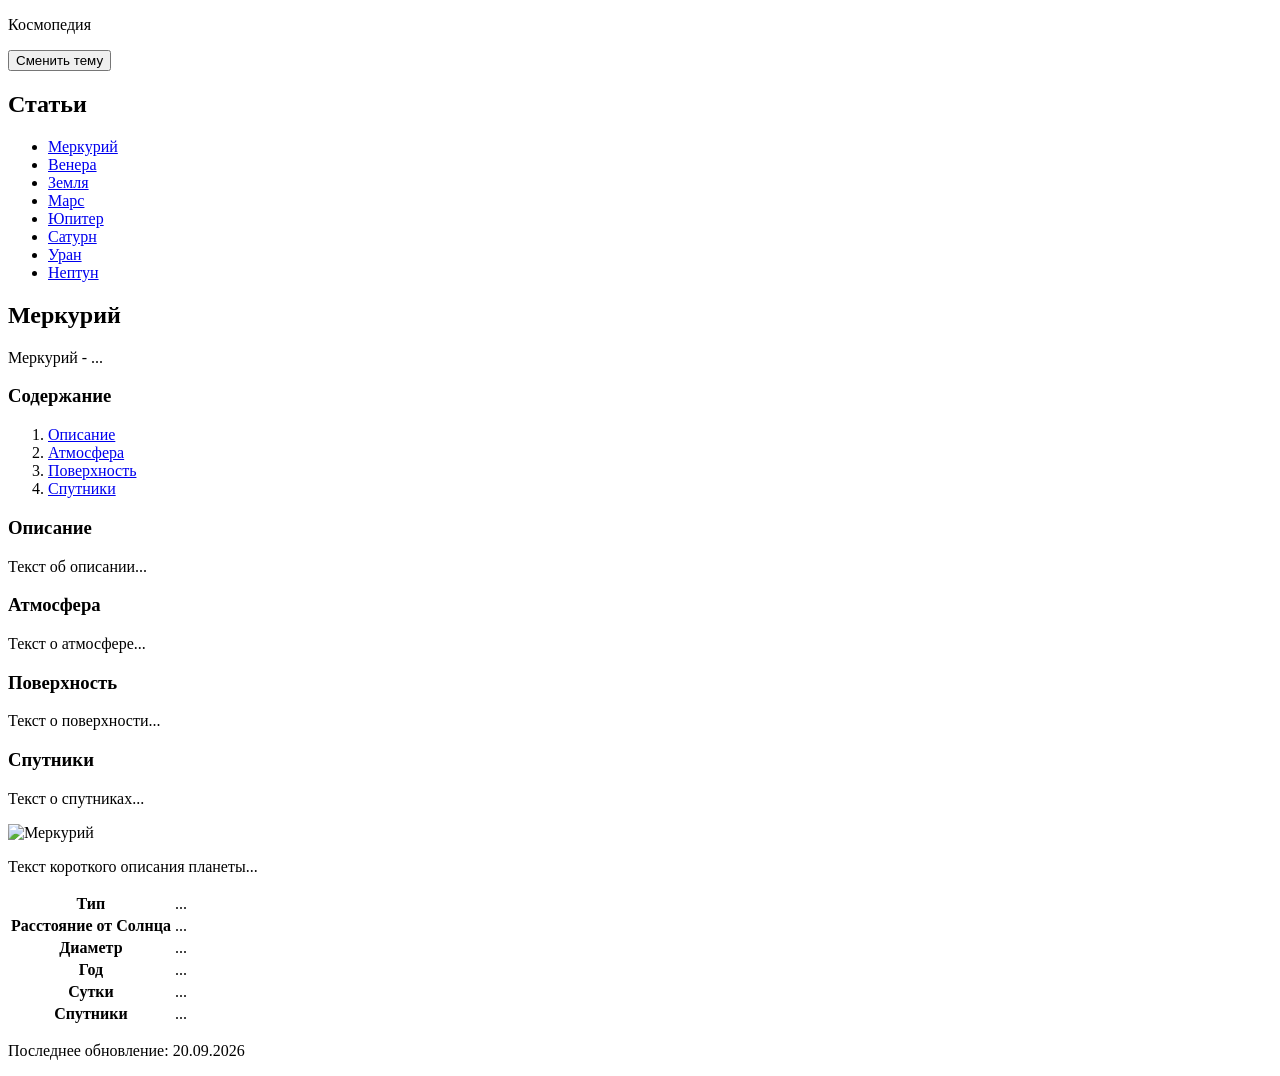
==== index.html @ 39b36fbc "added layout of index.html" ====
<!DOCTYPE html>
<html lang="ru">
    <head>
        <meta charset="UTF-8">
        <title>Космопедия</title>
    </head>

    <body>

        <header>
            <p class="logo-name">Космопедия</p>
            <button class="theme-toggle">Сменить тему</button>
        </header>

        <div class="articles">
            <h2>Статьи</h2>

            <ul>
                <li><a href="#" class="active">Меркурий</a></li>
                <li><a href="#">Венера</a></li>
                <li><a href="#">Земля</a></li>
                <li><a href="#">Марс</a></li>
                <li><a href="#">Юпитер</a></li>
                <li><a href="#">Сатурн</a></li>
                <li><a href="#">Уран</a></li>
                <li><a href="#">Нептун</a></li>
            </ul>
        </div>

        <div class="article-text">
            <h2>Меркурий</h2>

            <p class="description">
                Меркурий - ...
            </p>

            <nav class="navigation">
                <h3>Содержание</h3>

                <ol>
                    <li><a href="#general">Описание</a></li>
                    <li><a href="#atmosphere">Атмосфера</a></li>
                    <li><a href="#surface">Поверхность</a></li>
                    <li><a href="#moons">Спутники</a></li>
                </ol>
            </nav>

            <section id="general">
                <h3>Описание</h3>
                <p>Текст об описании...</p>
            </section>

            <section id="atmosphere">
                <h3>Атмосфера</h3>
                <p>Текст о атмосфере...</p>
            </section>

            <section id="surface">
                <h3>Поверхность</h3>
                <p>Текст о поверхности...</p>
            </section>

            <section id="moons">
                <h3>Спутники</h3>
                <p>Текст о спутниках...</p>
            </section>
        </div>

        <div class="short-form">
            <img src="images/merchury.jpg" alt="Меркурий">

            <p class="short-desc">
                Текст короткого описания планеты...
            </p>

            <table class="facts">
                <tr><th>Тип</th><td>...</td></tr>
                <tr><th>Расстояние от Солнца</th><td>...</td></tr>
                <tr><th>Диаметр</th><td>...</td></tr>
                <tr><th>Год</th><td>...</td></tr>
                <tr><th>Сутки</th><td>...</td></tr>
                <tr><th>Спутники</th><td>...</td></tr>
            </table>
        </div>

        <footer>
            <p>Последнее обновление: 20.09.2026</p>
        </footer>
    </body>
</html>
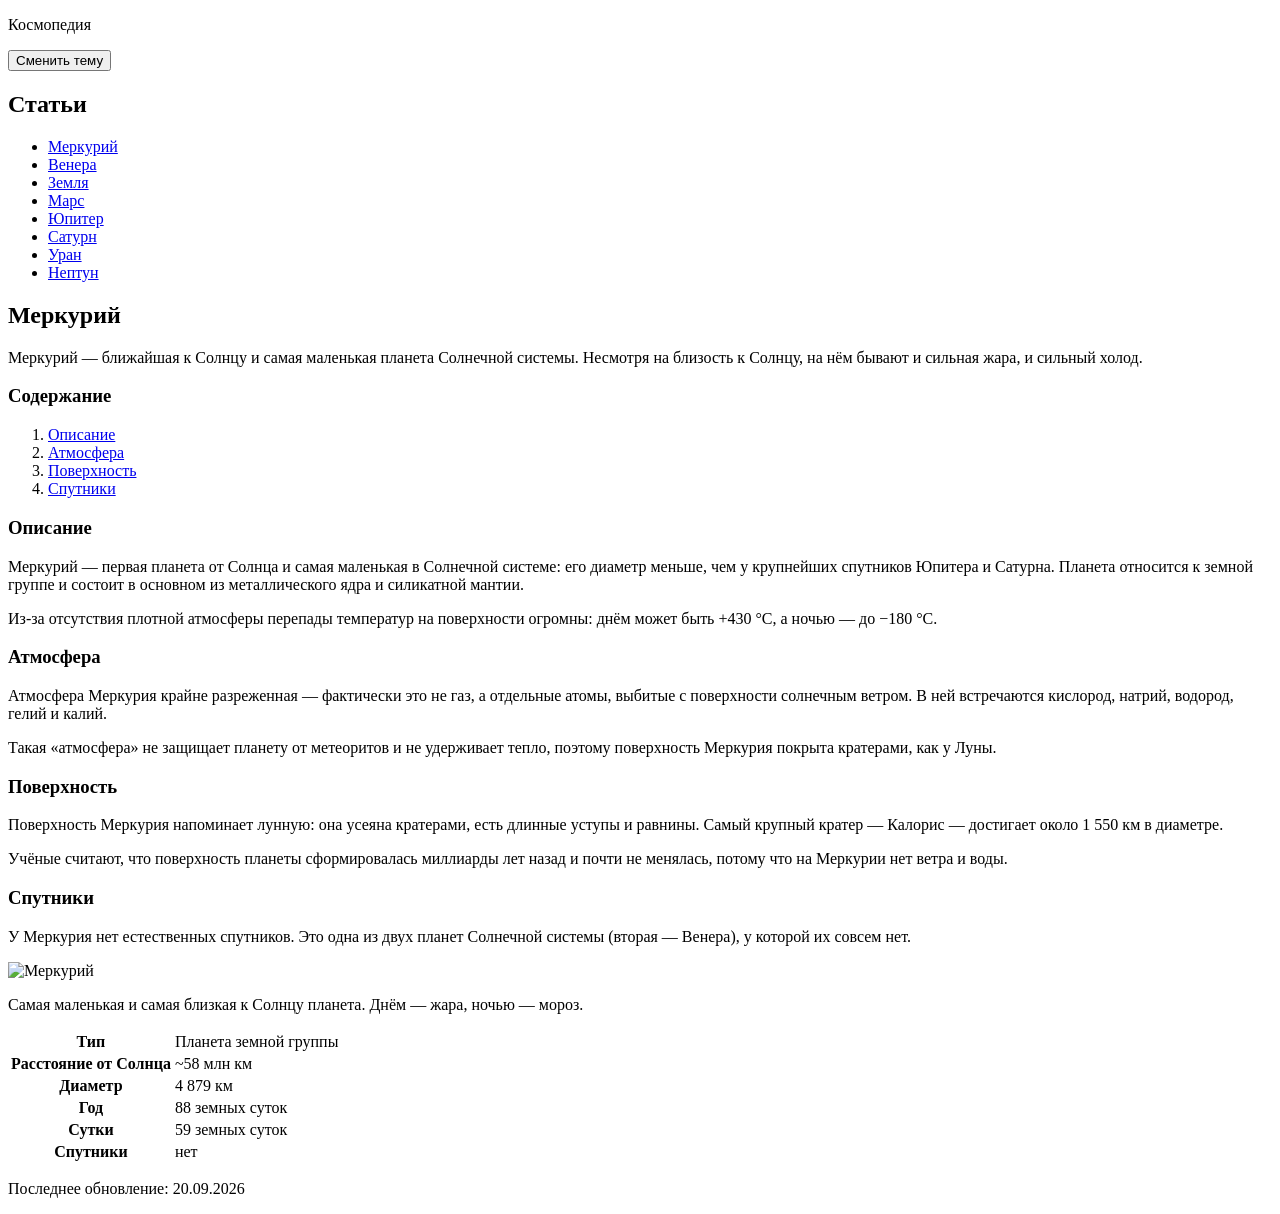
==== commit 151ef18b: "added description of merchury" ====
--- a/index.html
+++ b/index.html
@@ -31,7 +31,9 @@
             <h2>Меркурий</h2>
 
             <p class="description">
-                Меркурий - ...
+                Меркурий — ближайшая к Солнцу и самая маленькая планета
+                Солнечной системы. Несмотря на близость к Солнцу, на нём
+                бывают и сильная жара, и сильный холод.
             </p>
 
             <nav class="navigation">
@@ -47,22 +49,56 @@
 
             <section id="general">
                 <h3>Описание</h3>
-                <p>Текст об описании...</p>
+                <p>
+                    Меркурий — первая планета от Солнца и самая маленькая
+                    в Солнечной системе: его диаметр меньше, чем у крупнейших
+                    спутников Юпитера и Сатурна. Планета относится к земной
+                    группе и состоит в основном из металлического ядра
+                    и силикатной мантии.
+                </p>
+                <p>
+                    Из-за отсутствия плотной атмосферы перепады температур
+                    на поверхности огромны: днём может быть +430 °C,
+                    а ночью — до −180 °C.
+                </p>
             </section>
 
             <section id="atmosphere">
                 <h3>Атмосфера</h3>
-                <p>Текст о атмосфере...</p>
+                <p>
+                    Атмосфера Меркурия крайне разреженная — фактически это
+                    не газ, а отдельные атомы, выбитые с поверхности
+                    солнечным ветром. В ней встречаются кислород, натрий,
+                    водород, гелий и калий.
+                </p>
+                <p>
+                    Такая «атмосфера» не защищает планету от метеоритов
+                    и не удерживает тепло, поэтому поверхность Меркурия
+                    покрыта кратерами, как у Луны.
+                </p>
             </section>
 
             <section id="surface">
                 <h3>Поверхность</h3>
-                <p>Текст о поверхности...</p>
+                <p>
+                    Поверхность Меркурия напоминает лунную: она усеяна
+                    кратерами, есть длинные уступы и равнины. Самый крупный
+                    кратер — Калорис — достигает около 1 550 км в диаметре.
+                </p>
+                <p>
+                    Учёные считают, что поверхность планеты сформировалась
+                    миллиарды лет назад и почти не менялась, потому что
+                    на Меркурии нет ветра и воды.
+                </p>
             </section>
 
             <section id="moons">
                 <h3>Спутники</h3>
-                <p>Текст о спутниках...</p>
+                <p>
+                    У Меркурия нет естественных спутников. Это одна из двух
+                    планет Солнечной системы (вторая — Венера), у которой
+                    их совсем нет.
+                </p>
             </section>
         </div>
 
@@ -70,16 +106,17 @@
             <img src="images/merchury.jpg" alt="Меркурий">
 
             <p class="short-desc">
-                Текст короткого описания планеты...
+                Самая маленькая и самая близкая к Солнцу планета.
+                Днём — жара, ночью — мороз.
             </p>
 
             <table class="facts">
-                <tr><th>Тип</th><td>...</td></tr>
-                <tr><th>Расстояние от Солнца</th><td>...</td></tr>
-                <tr><th>Диаметр</th><td>...</td></tr>
-                <tr><th>Год</th><td>...</td></tr>
-                <tr><th>Сутки</th><td>...</td></tr>
-                <tr><th>Спутники</th><td>...</td></tr>
+                <tr><th>Тип</th><td>Планета земной группы</td></tr>
+                <tr><th>Расстояние от Солнца</th><td>~58 млн км</td></tr>
+                <tr><th>Диаметр</th><td>4 879 км</td></tr>
+                <tr><th>Год</th><td>88 земных суток</td></tr>
+                <tr><th>Сутки</th><td>59 земных суток</td></tr>
+                <tr><th>Спутники</th><td>нет</td></tr>
             </table>
         </div>
 
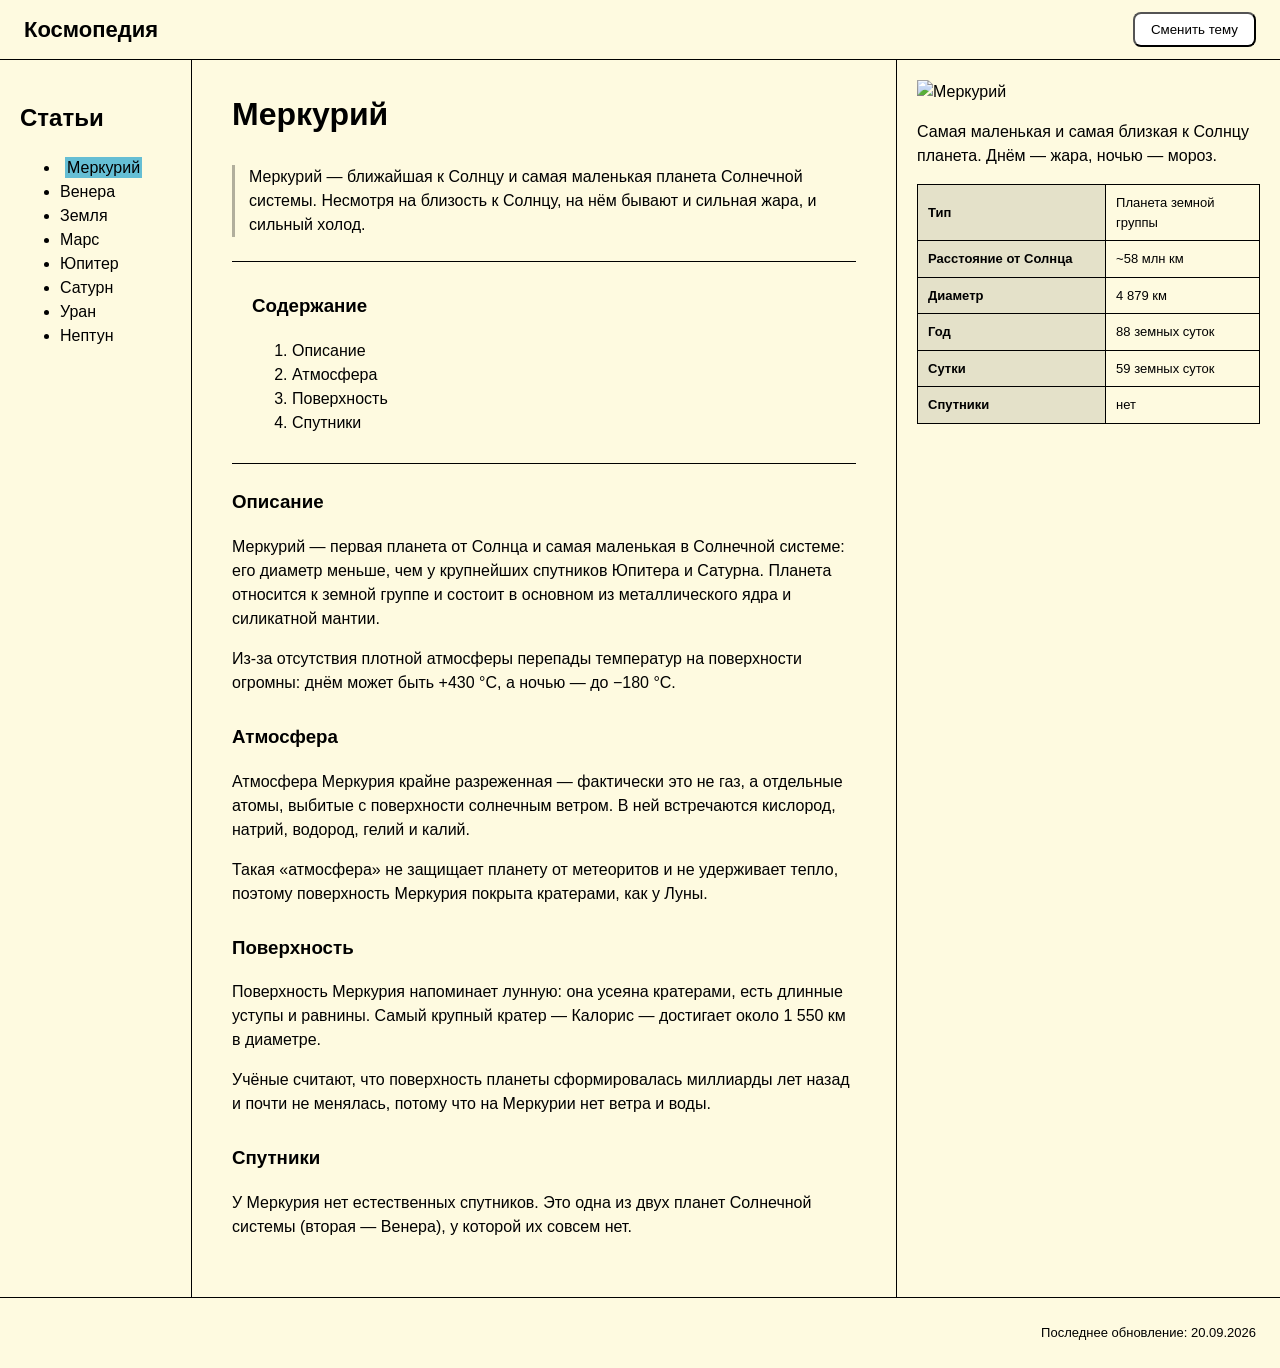
==== commit 0b69a943: "added index-style.css with white theme, elements are set by grid" ====
--- a/index.html
+++ b/index.html
@@ -3,6 +3,7 @@
     <head>
         <meta charset="UTF-8">
         <title>Космопедия</title>
+        <link rel="stylesheet" href="index-style.css">
     </head>
 
     <body>
@@ -103,7 +104,7 @@
         </div>
 
         <div class="short-form">
-            <img src="images/merchury.jpg" alt="Меркурий">
+            <img src="images/mercury.jpg" alt="Меркурий">
 
             <p class="short-desc">
                 Самая маленькая и самая близкая к Солнцу планета.
--- a/index-style.css
+++ b/index-style.css
@@ -0,0 +1,128 @@
+body {
+    margin: 0;
+    font-family: Arial, sans-serif;
+    background: #FEFAE0;
+    line-height: 1.5;
+
+    display: grid;
+    grid-template-columns: 15% 55% 30%;
+    grid-template-rows: auto 1fr auto;
+    grid-template-areas:
+        "header header header"
+        "articles text short"
+        "footer footer footer";
+
+    min-height: 100vh;
+}
+
+a {
+    text-decoration: none;
+    color: black;
+}
+
+a:hover {
+    text-decoration: underline;
+}
+
+/**/
+header {
+    grid-area: header;
+    display: flex;
+    justify-content: space-between;
+    align-items: center;
+    padding: 12px 24px;
+    border-bottom: 1px solid black;
+}
+
+.logo-name {
+    margin: 0;
+    font-size: 22px;
+    font-weight: bold;
+}
+
+.theme-toggle {
+    padding: 8px 16px;
+    border-radius: 8px;
+    background-color: white;
+    color: black;
+    cursor: pointer;
+}
+
+/**/
+.articles {
+    grid-area: articles;
+    padding: 20px;
+    border-right: 1px solid black;
+}
+
+.articles a.active {
+    background: rgba(0, 150, 205, 0.6);
+    padding: 2px;
+    margin-left: 5px;
+}
+
+/**/
+.article-text {
+    grid-area: text;
+    padding: 30px 40px;
+}
+
+.article-text h2 {
+    margin-top: 0;
+    font-size: 32px;
+}
+
+.description {
+    border-left: 3px solid rgba(0, 0, 0, 0.3);
+    padding-left: 14px;
+}
+
+.navigation {
+    border-top: 1px solid black;
+    border-bottom: 1px solid black;
+    padding: 12px 20px;
+    margin: 24px 0;
+}
+
+.article-text section {
+    margin-bottom: 28px;
+}
+
+/**/
+.short-form {
+    grid-area: short;
+    padding: 20px;
+    border-left: 1px solid black;
+}
+
+.short-form img {
+    width: 100%;
+    margin-bottom: 14px;
+    display: block;
+}
+
+.facts {
+    width: 100%;
+    border-collapse: collapse;
+    font-size: 13px;
+}
+
+.facts th, .facts td {
+    text-align: left;
+    padding: 8px 10px;
+    border: 1px solid black;
+}
+
+.facts th {
+    background: rgba(0, 0, 0, 0.1);
+    width: 55%;
+}
+
+/**/
+footer {
+    grid-area: footer;
+    padding: 12px 24px;
+    border-top: 1px solid black;
+    text-align: right;
+    font-size: 13px;
+}
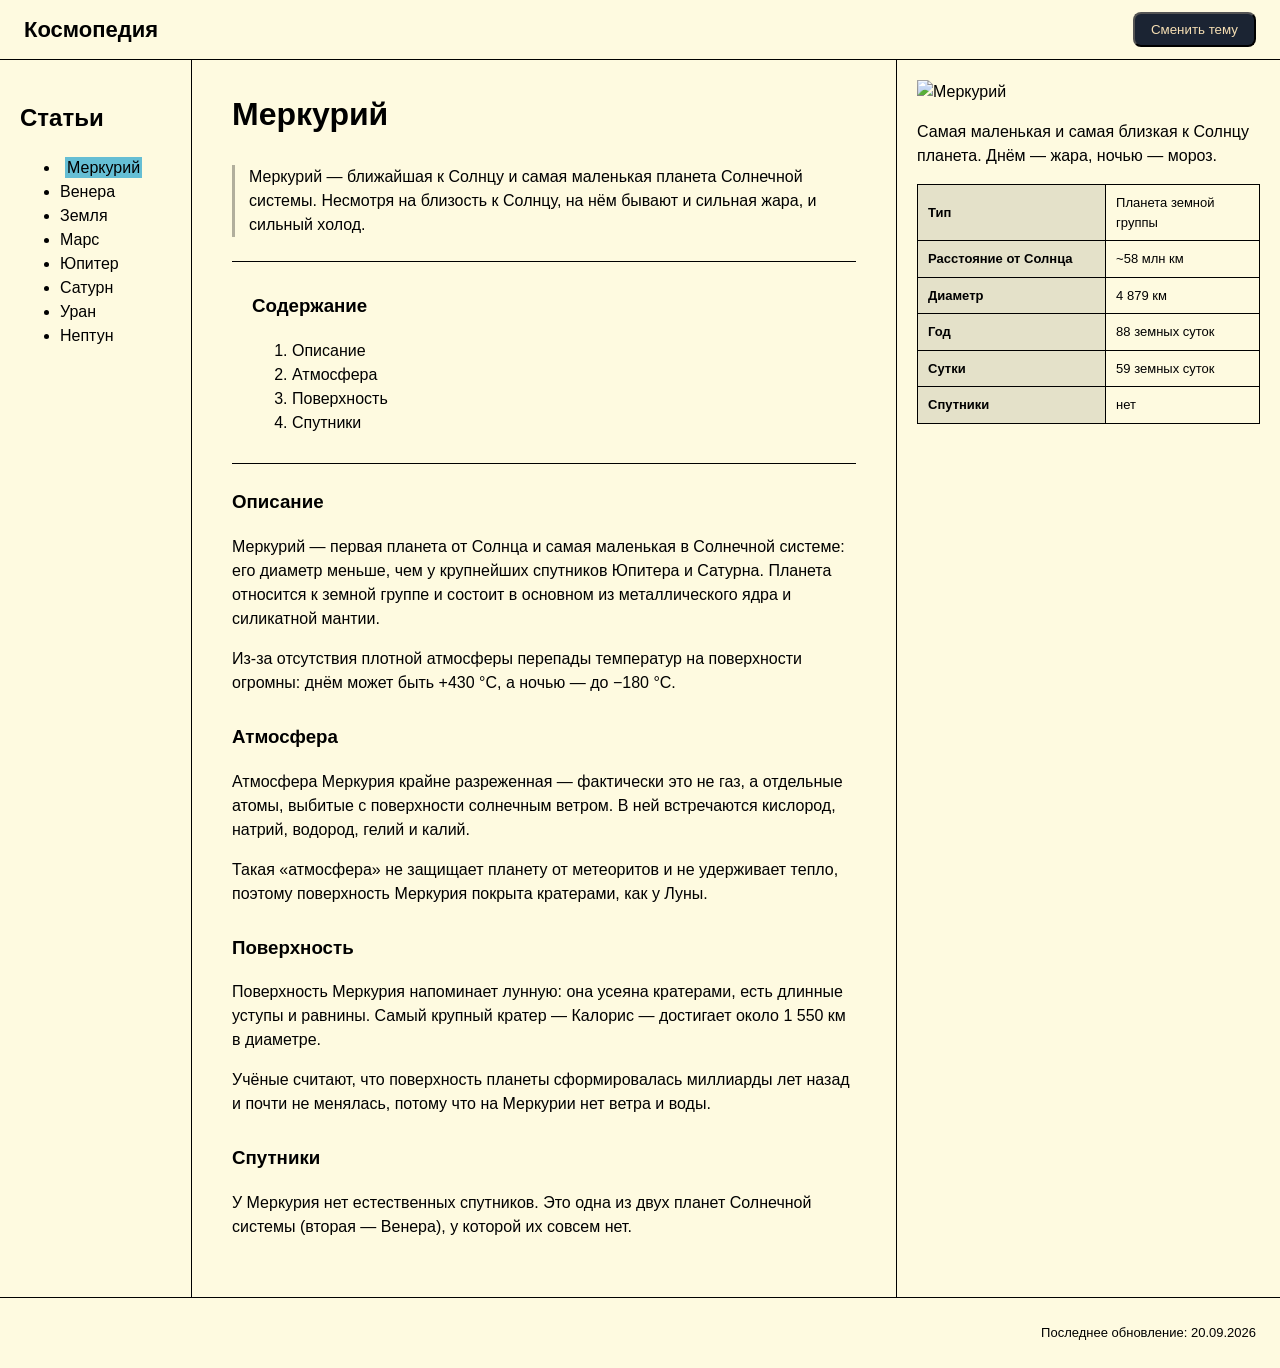
==== commit 7b28ad96: "added dark theme for index.html and switcher for it" ====
--- a/index.html
+++ b/index.html
@@ -124,5 +124,19 @@
         <footer>
             <p>Последнее обновление: 20.09.2026</p>
         </footer>
+
+        <script>
+            const btn = document.querySelector('.theme-toggle');
+
+            if (localStorage.getItem('theme') === 'dark') {
+                document.body.classList.add('dark');
+            }
+
+            btn.addEventListener('click', () => {
+                document.body.classList.toggle('dark');
+                const isDark = document.body.classList.contains('dark');
+                localStorage.setItem('theme', isDark ? 'dark' : 'light');
+            });
+        </script>
     </body>
 </html>
--- a/index-style.css
+++ b/index-style.css
@@ -43,8 +43,8 @@
 .theme-toggle {
     padding: 8px 16px;
     border-radius: 8px;
-    background-color: white;
-    color: black;
+    background-color: #1b2433;
+    color: wheat;
     cursor: pointer;
 }
 
@@ -125,4 +125,37 @@
     border-top: 1px solid black;
     text-align: right;
     font-size: 13px;
+}
+
+/**/
+body.dark {
+    background-color: #1b2433;
+    color: wheat;
+}
+
+body.dark header, body.dark .articles, body.dark .short-form, body.dark footer, body.dark .navigation {
+    background: #0b1018;
+    border-color: wheat;
+}
+
+body.dark .navigation a, body.dark .articles a {
+    color: wheat;
+}
+
+body.dark .theme-toggle {
+    background-color: wheat;
+    color: black;
+}
+
+body.dark .facts th, body.dark .facts td {
+    border: 1px solid wheat;
+}
+
+body.dark .facts th {
+    background: rgba(255, 255, 255, 0.3);
+    width: 55%;
+}
+
+body.dark .facts td {
+    background: rgba(255, 255, 255, 0.1);
 }
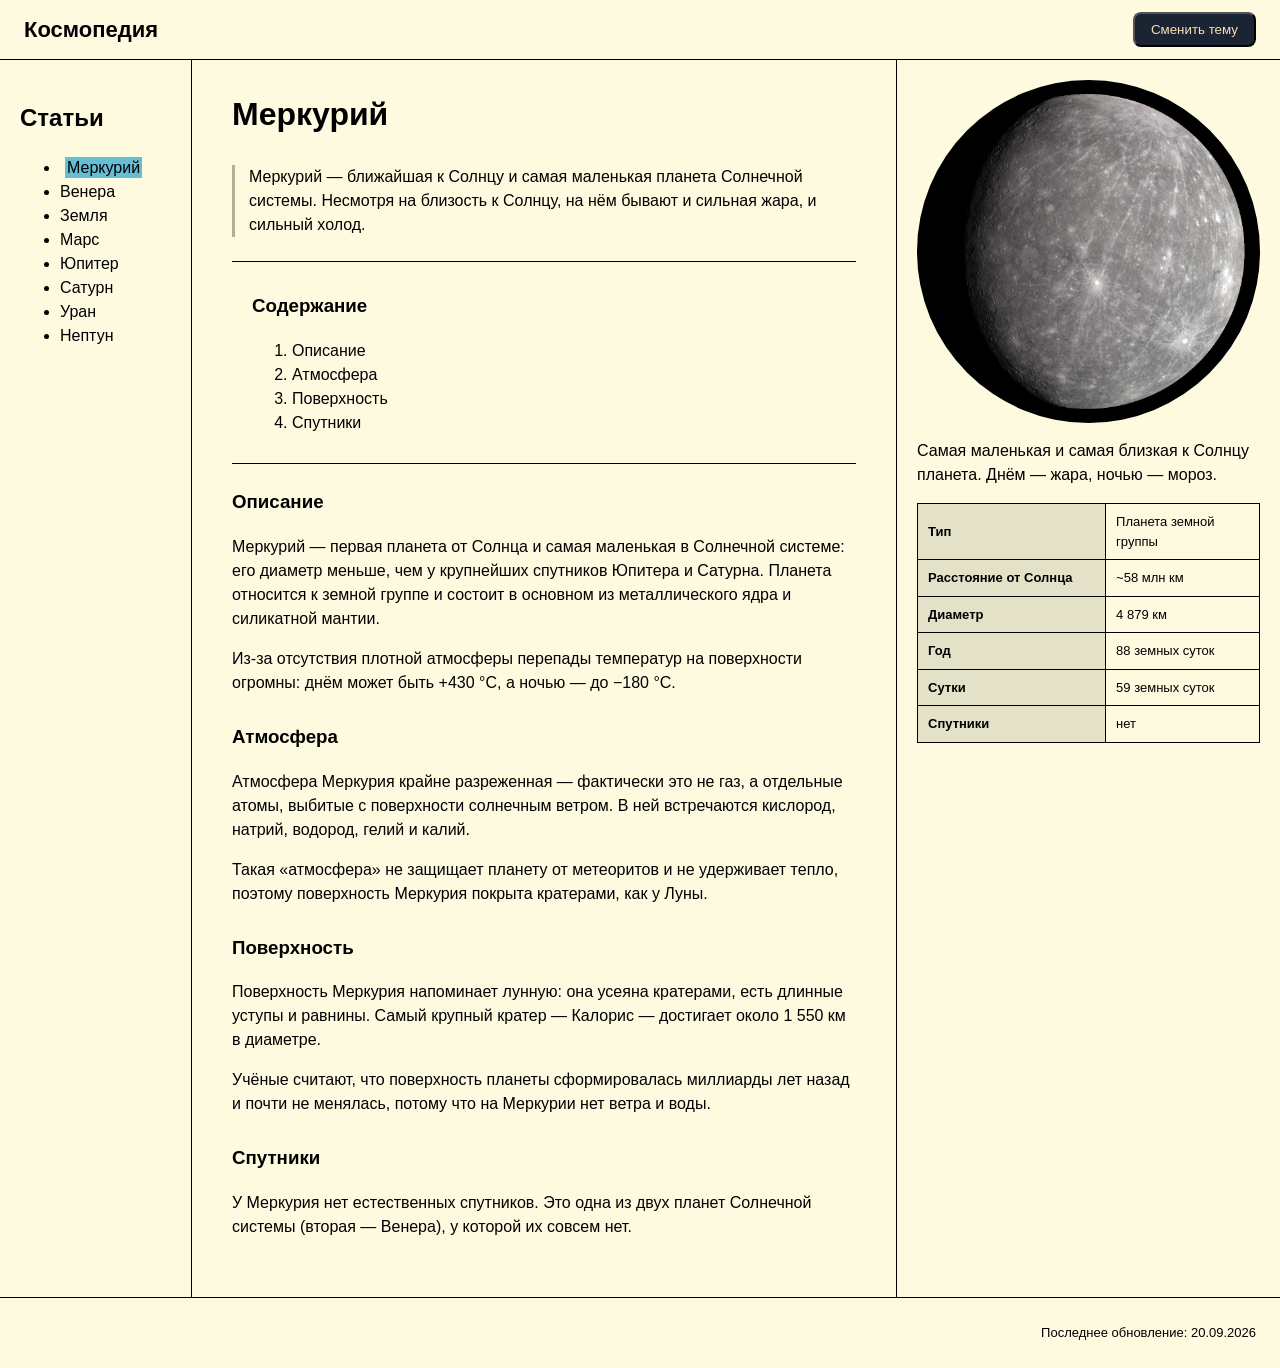
==== commit f1fa67ae: "renamed index-style.css to styles.css (it will contains styles for all the pages). Script is now a f" ====
--- a/index.html
+++ b/index.html
@@ -2,8 +2,8 @@
 <html lang="ru">
     <head>
         <meta charset="UTF-8">
-        <title>Космопедия</title>
-        <link rel="stylesheet" href="index-style.css">
+        <title>Космопедия - Меркурий</title>
+        <link rel="stylesheet" href="styles.css">
     </head>
 
     <body>
@@ -17,14 +17,14 @@
             <h2>Статьи</h2>
 
             <ul>
-                <li><a href="#" class="active">Меркурий</a></li>
-                <li><a href="#">Венера</a></li>
-                <li><a href="#">Земля</a></li>
-                <li><a href="#">Марс</a></li>
-                <li><a href="#">Юпитер</a></li>
-                <li><a href="#">Сатурн</a></li>
-                <li><a href="#">Уран</a></li>
-                <li><a href="#">Нептун</a></li>
+                <li><a href="index.html" class="active">Меркурий</a></li>
+                <li><a href="sites/venus.html">Венера</a></li>
+                <li><a href="sites/earth.html">Земля</a></li>
+                <li><a href="sites/mars.html">Марс</a></li>
+                <li><a href="sites/jupiter.html">Юпитер</a></li>
+                <li><a href="sites/saturn.html">Сатурн</a></li>
+                <li><a href="sites/uranus.html">Уран</a></li>
+                <li><a href="sites/neptune.html">Нептун</a></li>
             </ul>
         </div>
 
@@ -125,18 +125,6 @@
             <p>Последнее обновление: 20.09.2026</p>
         </footer>
 
-        <script>
-            const btn = document.querySelector('.theme-toggle');
-
-            if (localStorage.getItem('theme') === 'dark') {
-                document.body.classList.add('dark');
-            }
-
-            btn.addEventListener('click', () => {
-                document.body.classList.toggle('dark');
-                const isDark = document.body.classList.contains('dark');
-                localStorage.setItem('theme', isDark ? 'dark' : 'light');
-            });
-        </script>
+        <script src="script.js"></script>
     </body>
 </html>
--- a/styles.css
+++ b/styles.css
@@ -0,0 +1,162 @@
+body {
+    margin: 0;
+    font-family: Arial, sans-serif;
+    background: #FEFAE0;
+    line-height: 1.5;
+
+    display: grid;
+    grid-template-columns: 15% 55% 30%;
+    grid-template-rows: auto 1fr auto;
+    grid-template-areas:
+        "header header header"
+        "articles text short"
+        "footer footer footer";
+
+    min-height: 100vh;
+}
+
+a {
+    text-decoration: none;
+    color: black;
+}
+
+a:hover {
+    text-decoration: underline;
+}
+
+/**/
+header {
+    grid-area: header;
+    display: flex;
+    justify-content: space-between;
+    align-items: center;
+    padding: 12px 24px;
+    border-bottom: 1px solid black;
+}
+
+.logo-name {
+    margin: 0;
+    font-size: 22px;
+    font-weight: bold;
+}
+
+.theme-toggle {
+    padding: 8px 16px;
+    border-radius: 8px;
+    background-color: #1b2433;
+    color: wheat;
+    cursor: pointer;
+}
+
+/**/
+.articles {
+    grid-area: articles;
+    padding: 20px;
+    border-right: 1px solid black;
+}
+
+.articles a.active {
+    background: rgba(0, 150, 205, 0.6);
+    padding: 2px;
+    margin-left: 5px;
+}
+
+/**/
+.article-text {
+    grid-area: text;
+    padding: 30px 40px;
+}
+
+.article-text h2 {
+    margin-top: 0;
+    font-size: 32px;
+}
+
+.description {
+    border-left: 3px solid rgba(0, 0, 0, 0.3);
+    padding-left: 14px;
+}
+
+.navigation {
+    border-top: 1px solid black;
+    border-bottom: 1px solid black;
+    padding: 12px 20px;
+    margin: 24px 0;
+}
+
+.article-text section {
+    margin-bottom: 28px;
+}
+
+/**/
+.short-form {
+    grid-area: short;
+    padding: 20px;
+    border-left: 1px solid black;
+}
+
+.short-form img {
+    width: 100%;
+    margin-bottom: 14px;
+    display: block;
+    border-radius: 50%;
+}
+
+.facts {
+    width: 100%;
+    border-collapse: collapse;
+    font-size: 13px;
+}
+
+.facts th, .facts td {
+    text-align: left;
+    padding: 8px 10px;
+    border: 1px solid black;
+}
+
+.facts th {
+    background: rgba(0, 0, 0, 0.1);
+    width: 55%;
+}
+
+/**/
+footer {
+    grid-area: footer;
+    padding: 12px 24px;
+    border-top: 1px solid black;
+    text-align: right;
+    font-size: 13px;
+}
+
+/**/
+body.dark {
+    background-color: #1b2433;
+    color: wheat;
+}
+
+body.dark header, body.dark .articles, body.dark .short-form, body.dark footer, body.dark .navigation {
+    background: #0b1018;
+    border-color: wheat;
+}
+
+body.dark .navigation a, body.dark .articles a {
+    color: wheat;
+}
+
+body.dark .theme-toggle {
+    background-color: wheat;
+    color: black;
+}
+
+body.dark .facts th, body.dark .facts td {
+    border: 1px solid wheat;
+}
+
+body.dark .facts th {
+    background: rgba(255, 255, 255, 0.3);
+    width: 55%;
+}
+
+body.dark .facts td {
+    background: rgba(255, 255, 255, 0.1);
+}
